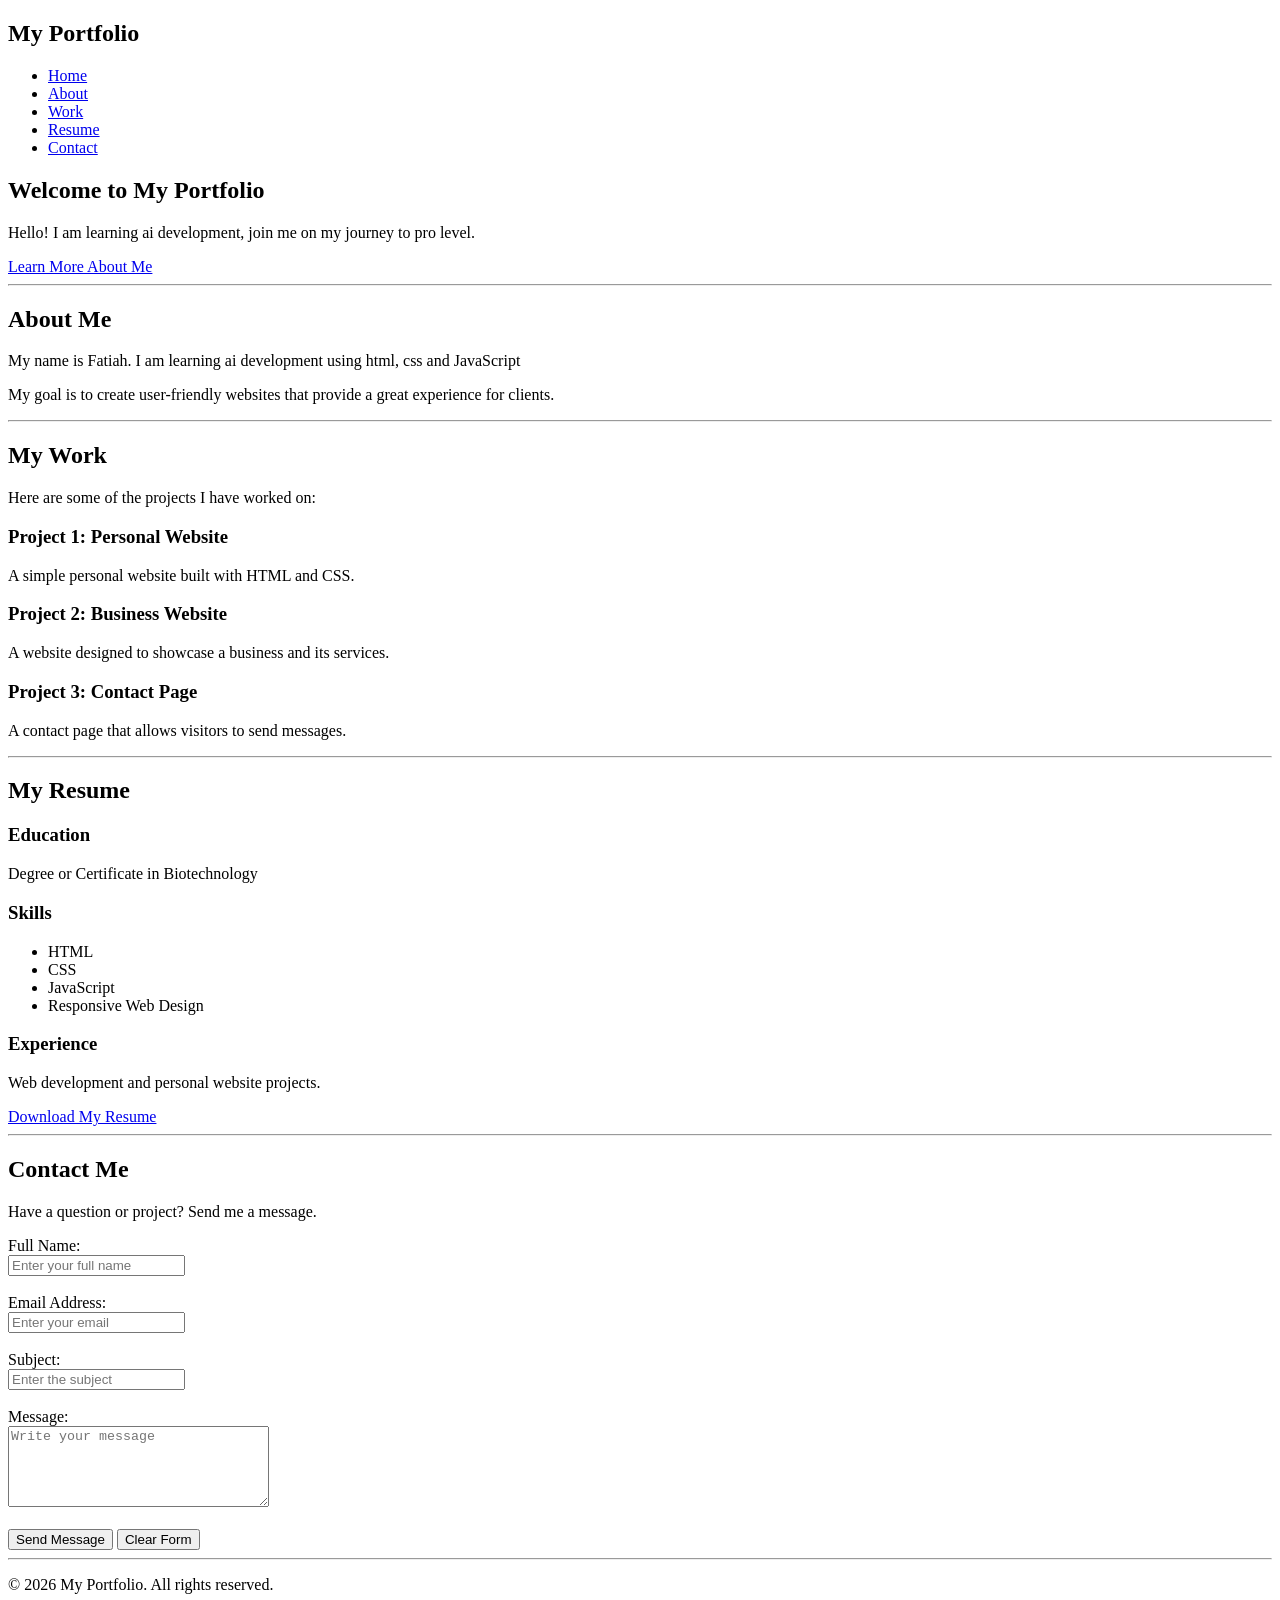
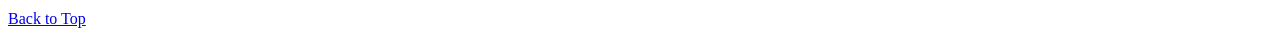
==== index.html @ e30d1997 "checkpoint1" ====
<!DOCTYPE html>
<html lang="en">
<head>
    <meta charset="UTF-8">
    <meta name="viewport" content="width=device-width, initial-scale=1.0">
    <title>My Portfolio</title>
</head>
<body>

    <!-- Navigation Bar -->
    <header>
        <nav>
            <h2>My Portfolio</h2>
            <ul>
                <li><a href="#home">Home</a></li>
                <li><a href="#about">About</a></li>
                <li><a href="#work">Work</a></li>
                <li><a href="#resume">Resume</a></li>
                <li><a href="#contact">Contact</a></li>
            </ul>
        </nav>
    </header>

    <!-- Home Section -->
    <section id="home">
        <h1>Welcome to My Portfolio</h1>
        <p>Hello! I am learning ai development, join me on my journey to pro level.</p>
        <a href="#about">Learn More About Me</a>
    </section>

    <hr>

    <!-- About Section -->
    <section id="about">
        <h2>About Me</h2>
        <p>
            My name is Fatiah. I am learning ai development using html, css and JavaScript
        </p>
        <p>
            My goal is to create user-friendly websites that
            provide a great experience for clients.
        </p>
    </section>

    <hr>

    <!-- Work Section -->
    <section id="work">
        <h2>My Work</h2>
        <p>Here are some of the projects I have worked on:</p>

        <article>
            <h3>Project 1: Personal Website</h3>
            <p>A simple personal website built with HTML and CSS.</p>
        </article>

        <article>
            <h3>Project 2: Business Website</h3>
            <p>A website designed to showcase a business and its services.</p>
        </article>

        <article>
            <h3>Project 3: Contact Page</h3>
            <p>A contact page that allows visitors to send messages.</p>
        </article>
    </section>

    <hr>

    <!-- Resume Section -->
    <section id="resume">
        <h2>My Resume</h2>

        <h3>Education</h3>
        <p>Degree or Certificate in Biotechnology</p>

        <h3>Skills</h3>
        <ul>
            <li>HTML</li>
            <li>CSS</li>
            <li>JavaScript</li>
            <li>Responsive Web Design</li>
        </ul>

        <h3>Experience</h3>
        <p>Web development and personal website projects.</p>

        <a href="resume.pdf" download>Download My Resume</a>
    </section>

    <hr>

    <!-- Contact Section with HTML Form -->
    <section id="contact">
        <h2>Contact Me</h2>
        <p>Have a question or project? Send me a message.</p>

        <form action="#" method="post">
            <label for="name">Full Name:</label><br>
            <input type="text" id="name" name="name"
                   placeholder="Enter your full name" required>
            <br><br>

            <label for="email">Email Address:</label><br>
            <input type="email" id="email" name="email"
                   placeholder="Enter your email" required>
            <br><br>

            <label for="subject">Subject:</label><br>
            <input type="text" id="subject" name="subject"
                   placeholder="Enter the subject" required>
            <br><br>

            <label for="message">Message:</label><br>
            <textarea id="message" name="message" rows="5"
                      cols="30" placeholder="Write your message"
                      required></textarea>
            <br><br>

            <button type="submit">Send Message</button>
            <button type="reset">Clear Form</button>
        </form>
    </section>

    <hr>

    <!-- Footer -->
    <footer>
        <p>&copy; 2026 My Portfolio. All rights reserved.</p>
        <p>
            <a href="#home">Back to Top</a>
        </p>
    </footer>

</body>
</html>
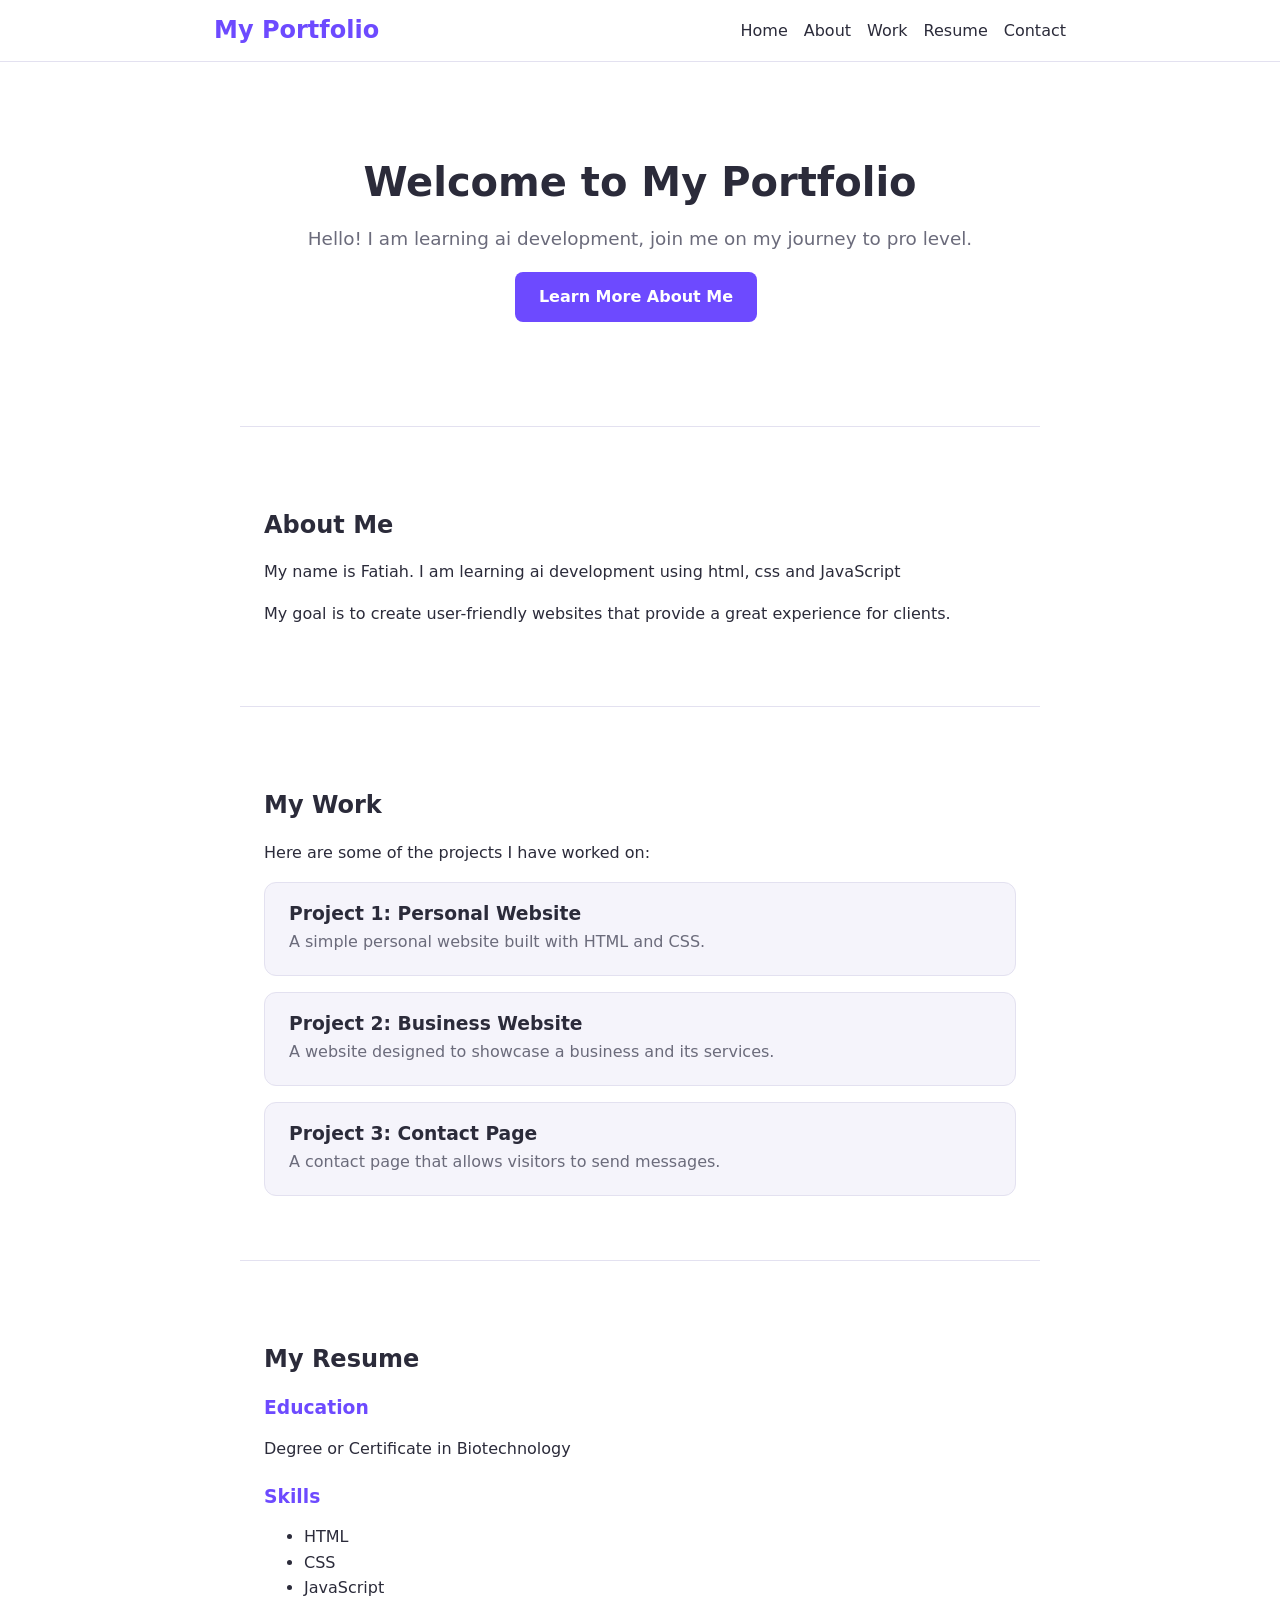
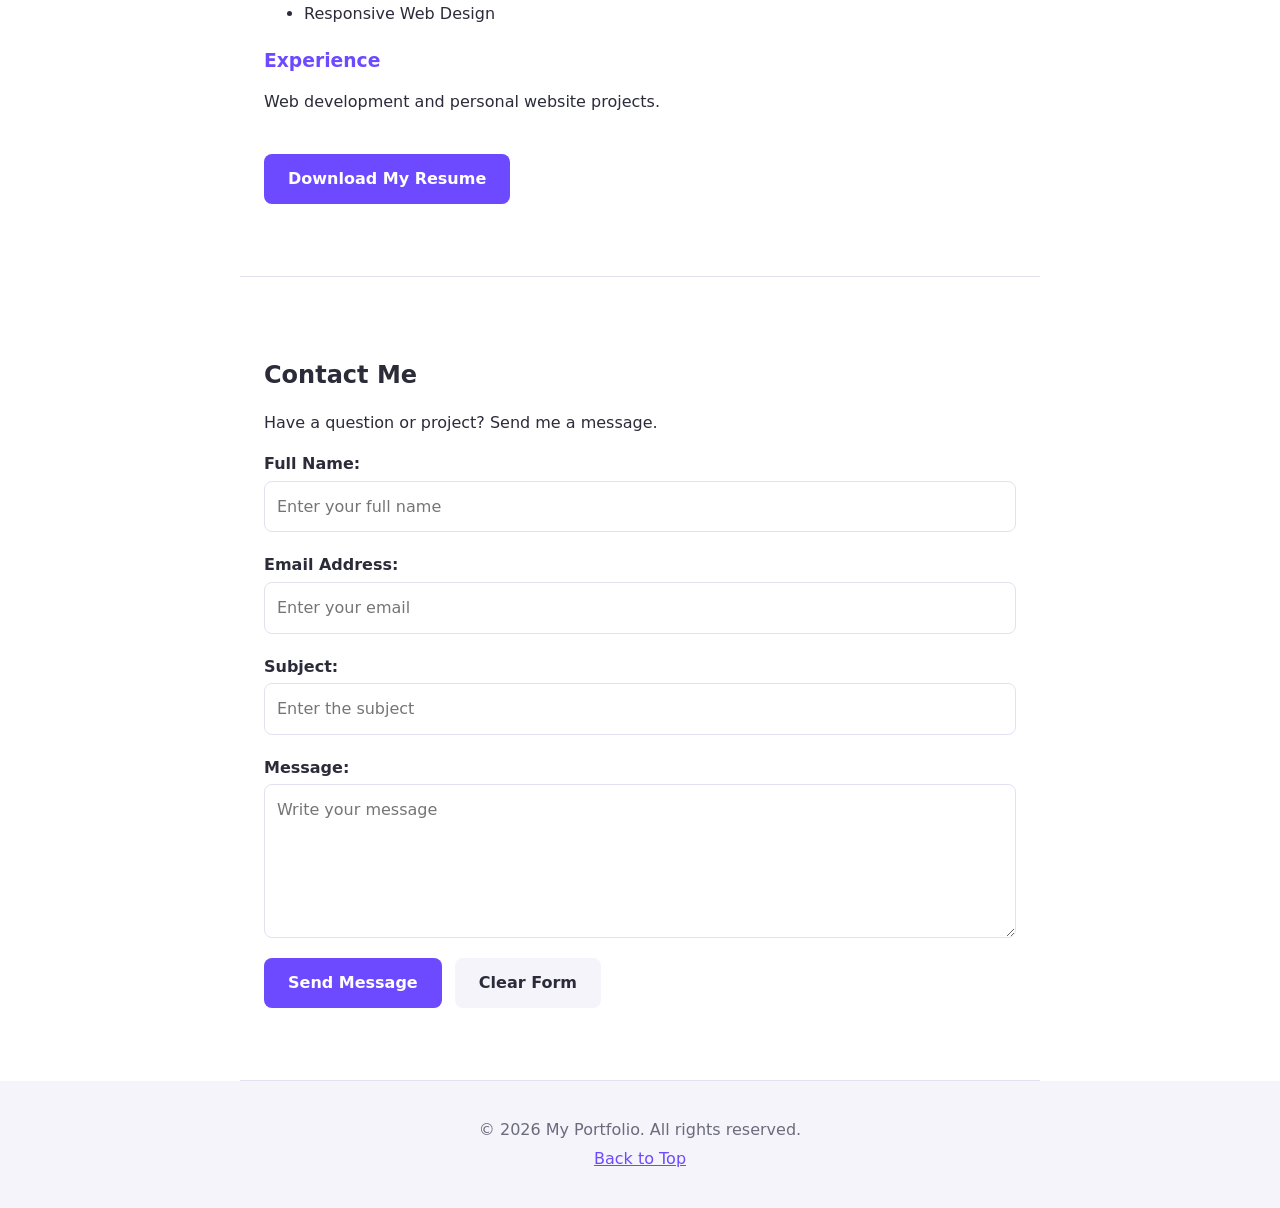
==== commit b5958abb: "portfolio update" ====
--- a/index.html
+++ b/index.html
@@ -5,6 +5,7 @@
     <meta charset="UTF-8">
     <meta name="viewport" content="width=device-width, initial-scale=1.0">
     <title>My Portfolio</title>
+    <link rel="stylesheet" href="style.css">
 </head>
 <body>
 
--- a/style.css
+++ b/style.css
@@ -0,0 +1,210 @@
+/* ---------- Colors ---------- */
+:root {
+  --accent: #6d4aff;
+  --accent-dark: #5436d6;
+  --text: #2b2b3a;
+  --muted: #6b6b7b;
+  --light: #f5f4fb;
+  --border: #e3e1f0;
+}
+
+/* ---------- Base ---------- */
+* {
+  box-sizing: border-box;
+}
+
+html {
+  scroll-behavior: smooth;
+}
+
+body {
+  margin: 0;
+  font-family: system-ui, sans-serif;
+  line-height: 1.6;
+  color: var(--text);
+}
+
+a {
+  color: var(--accent);
+}
+
+h1, h2, h3 {
+  line-height: 1.2;
+}
+
+/* ---------- Navigation ---------- */
+header {
+  position: sticky;
+  top: 0;
+  background: white;
+  border-bottom: 1px solid var(--border);
+}
+
+nav {
+  max-width: 900px;
+  margin: 0 auto;
+  padding: 1rem 1.5rem;
+  display: flex;
+  justify-content: space-between;
+  align-items: center;
+  flex-wrap: wrap;
+  gap: 0.5rem 1.5rem;
+}
+
+nav h2 {
+  margin: 0;
+  color: var(--accent);
+}
+
+nav ul {
+  margin: 0;
+  padding: 0;
+  list-style: none;
+  display: flex;
+  flex-wrap: wrap;
+  gap: 0.5rem 1rem;
+}
+
+nav a {
+  color: var(--text);
+  text-decoration: none;
+  font-weight: 500;
+}
+
+nav a:hover {
+  color: var(--accent);
+}
+
+/* ---------- Sections ---------- */
+section {
+  max-width: 800px;
+  margin: 0 auto;
+  padding: 4rem 1.5rem;
+  scroll-margin-top: 4rem; /* keeps headings clear of the sticky nav */
+}
+
+hr {
+  max-width: 800px;
+  margin: 0 auto;
+  border: none;
+  border-top: 1px solid var(--border);
+}
+
+/* ---------- Home ---------- */
+#home {
+  text-align: center;
+  padding: 6rem 1.5rem;
+}
+
+#home h1 {
+  font-size: 2.5rem;
+  margin: 0 0 1rem;
+}
+
+#home p {
+  color: var(--muted);
+  font-size: 1.15rem;
+}
+
+/* ---------- Buttons (links inside sections + form buttons) ---------- */
+section > a,
+button {
+  display: inline-block;
+  padding: 0.75rem 1.5rem;
+  border: none;
+  border-radius: 8px;
+  background: var(--accent);
+  color: white;
+  font: inherit;
+  font-weight: 600;
+  text-decoration: none;
+  cursor: pointer;
+  margin: 0 0.5rem 0.5rem 0;
+}
+
+section > a:hover,
+button:hover {
+  background: var(--accent-dark);
+}
+
+button[type="reset"] {
+  background: var(--light);
+  color: var(--text);
+}
+
+button[type="reset"]:hover {
+  background: var(--border);
+}
+
+/* ---------- Work cards ---------- */
+article {
+  margin-top: 1rem;
+  padding: 1.25rem 1.5rem;
+  background: var(--light);
+  border: 1px solid var(--border);
+  border-radius: 12px;
+}
+
+article h3,
+article p {
+  margin: 0;
+}
+
+article p {
+  color: var(--muted);
+  margin-top: 0.25rem;
+}
+
+/* ---------- Resume ---------- */
+#resume h3 {
+  margin: 1.5rem 0 0.25rem;
+  color: var(--accent);
+}
+
+#resume a {
+  margin-top: 1.5rem;
+}
+
+/* ---------- Contact form ---------- */
+form br {
+  display: none; /* spacing is handled with margins below */
+}
+
+label {
+  display: block;
+  margin-bottom: 0.25rem;
+  font-weight: 600;
+}
+
+input,
+textarea {
+  display: block;
+  width: 100%;
+  margin-bottom: 1.25rem;
+  padding: 0.75rem;
+  border: 1px solid var(--border);
+  border-radius: 8px;
+  font: inherit;
+}
+
+input:focus,
+textarea:focus {
+  outline: 2px solid var(--accent);
+  border-color: transparent;
+}
+
+textarea {
+  resize: vertical;
+}
+
+/* ---------- Footer ---------- */
+footer {
+  padding: 2rem 1.5rem;
+  text-align: center;
+  color: var(--muted);
+  background: var(--light);
+}
+
+footer p {
+  margin: 0.25rem 0;
+}
